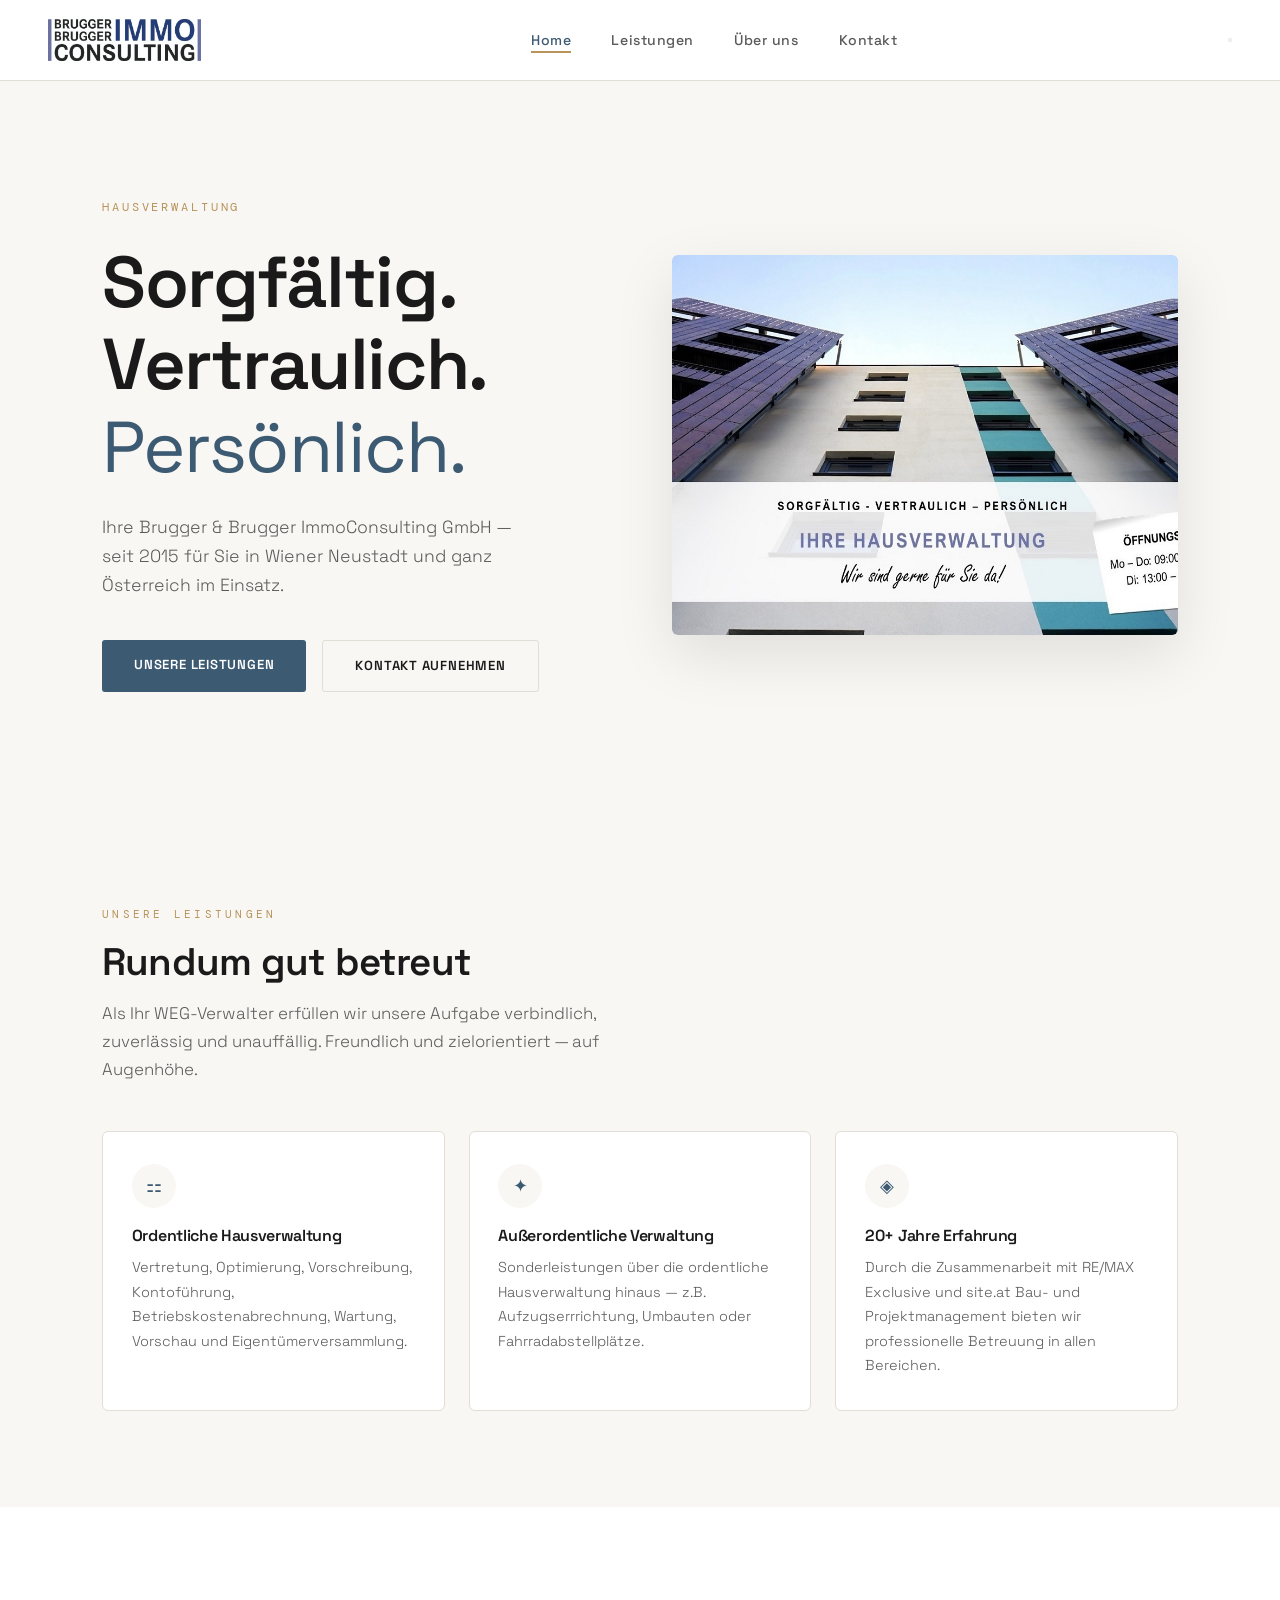
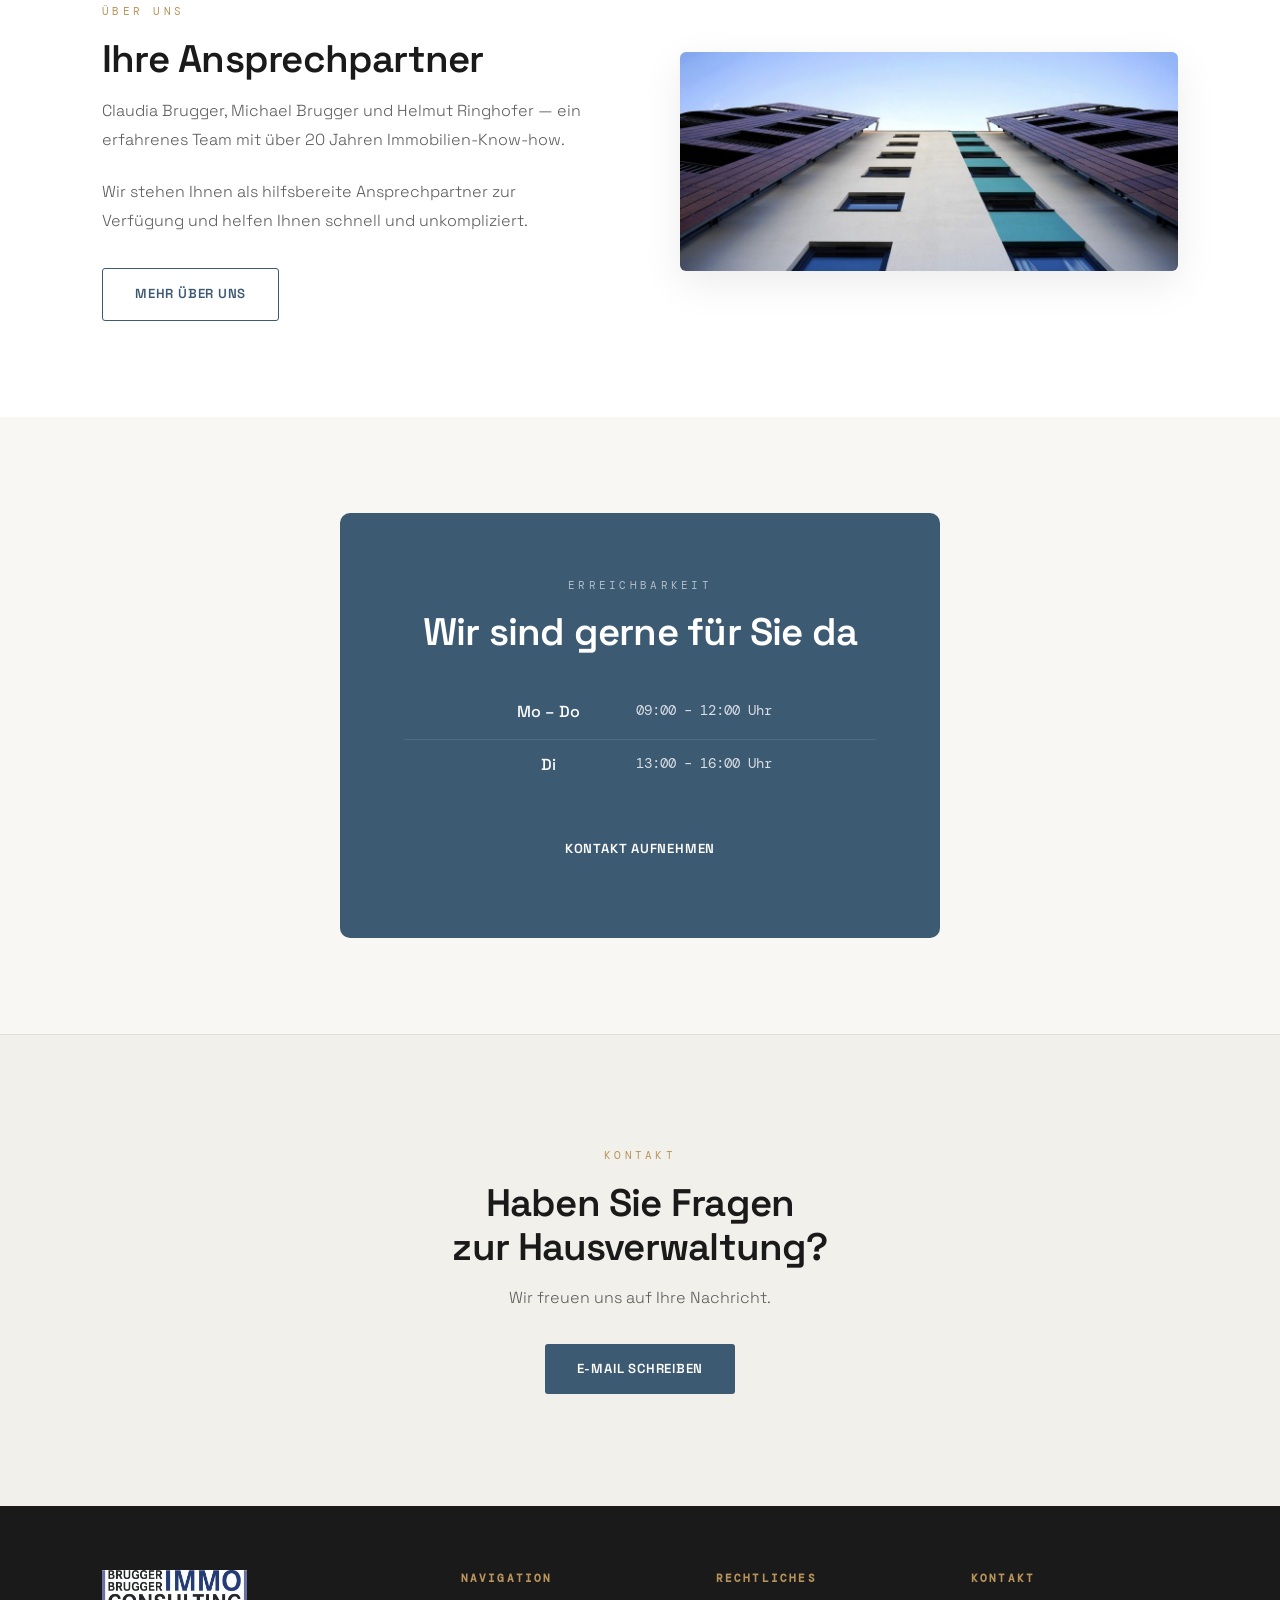
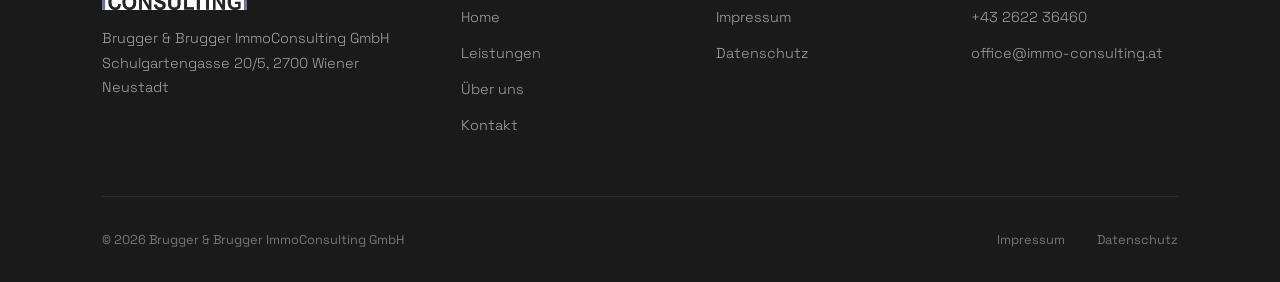
==== index.html @ 8d051830 "init: immo-consulting website - clean, organized, friendly design" ====
<!DOCTYPE html>
<html lang="de">
<head>
  <meta charset="UTF-8">
  <meta name="viewport" content="width=device-width, initial-scale=1.0">
  <title>Immo-Consulting — Hausverwaltung</title>
  <meta name="description" content="Brugger & Brugger ImmoConsulting GmbH — Ihre Hausverwaltung in Wiener Neustadt. Sorgfältig, vertraulich, persönlich.">
  <link rel="preconnect" href="https://fonts.googleapis.com">
  <link href="https://fonts.googleapis.com/css2?family=Space+Grotesk:wght@300;400;500;600;700&family=DM+Mono:wght@400;500&display=swap" rel="stylesheet">
  <link rel="stylesheet" href="css/style.css">
</head>
<body>

<nav class="nav">
  <a href="index.html" class="nav__logo">
    <img src="img/logo.jpg" alt="Immo-Consulting Logo">
  </a>
  <ul class="nav__links">
    <li><a href="index.html" class="active">Home</a></li>
    <li><a href="leistungen.html">Leistungen</a></li>
    <li><a href="ueber-uns.html">Über uns</a></li>
    <li><a href="kontakt.html">Kontakt</a></li>
  </ul>
  <button class="nav__burger" aria-label="Menu">
    <span></span><span></span><span></span>
  </button>
</nav>
<div class="nav__backdrop" id="navBackdrop"></div>

<!-- HERO -->
<section class="hero">
  <div class="hero__inner">
    <div class="hero__content">
      <div class="hero__tag">Hausverwaltung</div>
      <h1>Sorgfältig.<br>Vertraulich.<br><span class="accent">Persönlich.</span></h1>
      <p class="hero__sub">Ihre Brugger & Brugger ImmoConsulting GmbH — seit 2015 für Sie in Wiener Neustadt und ganz Österreich im Einsatz.</p>
      <div class="hero__btns">
        <a href="leistungen.html" class="btn btn--primary">Unsere Leistungen</a>
        <a href="kontakt.html" class="btn btn--outline">Kontakt aufnehmen</a>
      </div>
    </div>
    <div class="hero__image">
      <img src="img/hero.jpg" alt="Immo-Consulting">
    </div>
  </div>
</section>

<!-- SERVICES TEASER -->
<section class="section section--light">
  <div class="container">
    <div class="section__tag">Unsere Leistungen</div>
    <h2 class="section__title">Rundum gut betreut</h2>
    <p class="section__desc">Als Ihr WEG-Verwalter erfüllen wir unsere Aufgabe verbindlich, zuverlässig und unauffällig. Freundlich und zielorientiert — auf Augenhöhe.</p>

    <div class="services-grid">
      <div class="service-card">
        <div class="service-card__icon">⚏</div>
        <h3>Ordentliche Hausverwaltung</h3>
        <p>Vertretung, Optimierung, Vorschreibung, Kontoführung, Betriebskostenabrechnung, Wartung, Vorschau und Eigentümerversammlung.</p>
      </div>
      <div class="service-card">
        <div class="service-card__icon">✦</div>
        <h3>Außerordentliche Verwaltung</h3>
        <p>Sonderleistungen über die ordentliche Hausverwaltung hinaus — z.B. Aufzugserrrichtung, Umbauten oder Fahrradabstellplätze.</p>
      </div>
      <div class="service-card">
        <div class="service-card__icon">◈</div>
        <h3>20+ Jahre Erfahrung</h3>
        <p>Durch die Zusammenarbeit mit RE/MAX Exclusive und site.at Bau- und Projektmanagement bieten wir professionelle Betreuung in allen Bereichen.</p>
      </div>
    </div>
  </div>
</section>

<!-- TEAM TEASER -->
<section class="section">
  <div class="container">
    <div class="split-section">
      <div class="split-section__text">
        <div class="section__tag">Über uns</div>
        <h2 class="section__title">Ihre Ansprechpartner</h2>
        <p style="color: var(--text-light); margin-bottom: 1.5rem; font-weight: 300; line-height: 1.8;">
          Claudia Brugger, Michael Brugger und Helmut Ringhofer — ein erfahrenes Team mit über 20 Jahren Immobilien-Know-how.
        </p>
        <p style="color: var(--text-light); margin-bottom: 2rem; font-weight: 300; line-height: 1.8;">
          Wir stehen Ihnen als hilfsbereite Ansprechpartner zur Verfügung und helfen Ihnen schnell und unkompliziert.
        </p>
        <a href="ueber-uns.html" class="btn btn--outline btn--dark">Mehr über uns</a>
      </div>
      <div class="split-section__image">
        <img src="img/building.jpg" alt="Brugger & Brugger ImmoConsulting">
      </div>
    </div>
  </div>
</section>

<!-- OPENING HOURS -->
<section class="section section--light">
  <div class="container">
    <div class="hours-card">
      <div class="hours-card__inner">
        <div class="section__tag">Erreichbarkeit</div>
        <h2 class="section__title">Wir sind gerne für Sie da</h2>
        <div class="hours-list">
          <div class="hours-row">
            <span class="hours-day">Mo – Do</span>
            <span class="hours-time">09:00 – 12:00 Uhr</span>
          </div>
          <div class="hours-row">
            <span class="hours-day">Di</span>
            <span class="hours-time">13:00 – 16:00 Uhr</span>
          </div>
        </div>
        <div style="margin-top: 2rem;">
          <a href="kontakt.html" class="btn btn--primary">Kontakt aufnehmen</a>
        </div>
      </div>
    </div>
  </div>
</section>

<!-- CTA -->
<section class="cta-section">
  <div class="container">
    <div class="section__tag">Kontakt</div>
    <h2>Haben Sie Fragen<br>zur Hausverwaltung?</h2>
    <p>Wir freuen uns auf Ihre Nachricht.</p>
    <a href="mailto:office@immo-consulting.at" class="btn btn--primary">E-Mail schreiben</a>
  </div>
</section>

<!-- FOOTER -->
<footer class="footer">
  <div class="container">
    <div class="footer__grid">
      <div class="footer__brand">
        <img src="img/logo.jpg" alt="Immo-Consulting" style="height:40px; margin-bottom:1rem;">
        <p>Brugger & Brugger ImmoConsulting GmbH<br>Schulgartengasse 20/5, 2700 Wiener Neustadt</p>
      </div>
      <div class="footer__col">
        <h4>Navigation</h4>
        <ul>
          <li><a href="index.html">Home</a></li>
          <li><a href="leistungen.html">Leistungen</a></li>
          <li><a href="ueber-uns.html">Über uns</a></li>
          <li><a href="kontakt.html">Kontakt</a></li>
        </ul>
      </div>
      <div class="footer__col">
        <h4>Rechtliches</h4>
        <ul>
          <li><a href="impressum.html">Impressum</a></li>
          <li><a href="datenschutz.html">Datenschutz</a></li>
        </ul>
      </div>
      <div class="footer__col">
        <h4>Kontakt</h4>
        <ul>
          <li><a href="tel:+43262236460">+43 2622 36460</a></li>
          <li><a href="mailto:office@immo-consulting.at">office@immo-consulting.at</a></li>
        </ul>
      </div>
    </div>
    <div class="footer__bottom">
      <span>© 2026 Brugger & Brugger ImmoConsulting GmbH</span>
      <div class="footer__legal">
        <a href="impressum.html">Impressum</a>
        <a href="datenschutz.html">Datenschutz</a>
      </div>
    </div>
  </div>
</footer>

<script>
  (function() {
    var burger = document.querySelector('.nav__burger');
    var closeBtn = document.querySelector('.nav__close');
    var backdrop = document.getElementById('navBackdrop');
    if (!burger) return;

    function closeMenu() {
      document.body.classList.remove('nav-open');
      burger.classList.remove('toggle');
    }
    function openMenu() {
      document.body.classList.add('nav-open');
      burger.classList.add('toggle');
    }

    burger.addEventListener('click', function() {
      if (document.body.classList.contains('nav-open')) {
        closeMenu();
      } else {
        openMenu();
      }
    });

    if (closeBtn) closeBtn.addEventListener('click', closeMenu);
    if (backdrop) backdrop.addEventListener('click', closeMenu);
    document.querySelectorAll('.nav__links a').forEach(function(link) {
      link.addEventListener('click', closeMenu);
    });
  })();
</script>

</body>
</html>
---- css/style.css ----
/* ============================================================
   Immo-Consulting — Clean, Friendly, Organised
   ============================================================ */

:root {
  --white: #ffffff;
  --offwhite: #f8f7f4;
  --cream: #f2f0eb;
  --slate: #3d5a73;
  --slate-dark: #2c4254;
  --slate-light: #5a7a96;
  --accent: #b8935a;
  --accent-dark: #9a7845;
  --text: #1a1a1a;
  --text-light: #5a5a5a;
  --border: #e2ddd5;
  --font: 'Space Grotesk', sans-serif;
  --font-mono: 'DM Mono', monospace;
}

* { margin: 0; padding: 0; box-sizing: border-box; }
html { scroll-behavior: smooth; }

body {
  font-family: var(--font);
  background: var(--white);
  color: var(--text);
  line-height: 1.65;
  overflow-x: hidden;
}

h1, h2, h3 { font-weight: 600; line-height: 1.15; letter-spacing: -0.02em; }
h1 { font-size: clamp(2.8rem, 6vw, 4.5rem); }
h2 { font-size: clamp(1.8rem, 3vw, 2.8rem); }
h3 { font-size: 1.15rem; }
p { color: var(--text-light); font-weight: 300; }
a { color: inherit; text-decoration: none; }
img { display: block; max-width: 100%; }

/* ---- LAYOUT ---- */
.container { max-width: 1140px; margin: 0 auto; padding: 0 2rem; }
.section { padding: 6rem 0; }
.section--light { background: var(--offwhite); }

/* ---- NAVIGATION ---- */
.nav {
  position: fixed;
  top: 0; left: 0; right: 0;
  z-index: 1000;
  padding: 1.2rem 3rem;
  display: flex;
  justify-content: space-between;
  align-items: center;
  background: rgba(255,255,255,0.95);
  backdrop-filter: blur(12px);
  border-bottom: 1px solid var(--border);
}

.nav__logo img { height: 42px; width: auto; }

.nav__links {
  display: flex;
  list-style: none;
  gap: 2.5rem;
  align-items: center;
}

.nav__links a {
  font-size: 0.88rem;
  font-weight: 500;
  letter-spacing: 0.04em;
  color: var(--text-light);
  transition: color 0.25s ease;
  position: relative;
}

.nav__links a:hover,
.nav__links a.active { color: var(--slate); }

.nav__links a::after {
  content: '';
  position: absolute;
  bottom: -4px; left: 0;
  width: 0; height: 1.5px;
  background: var(--accent);
  transition: width 0.25s ease;
}

.nav__links a:hover::after,
.nav__links a.active::after { width: 100%; }

/* ---- BUTTONS ---- */
.btn {
  display: inline-block;
  padding: 0.9rem 2rem;
  font-family: var(--font);
  font-size: 0.82rem;
  font-weight: 600;
  letter-spacing: 0.06em;
  text-transform: uppercase;
  cursor: pointer;
  border: none;
  border-radius: 3px;
  transition: all 0.25s ease;
  text-align: center;
}

.btn--primary { background: var(--slate); color: var(--white); }
.btn--primary:hover { background: var(--slate-dark); transform: translateY(-1px); }

.btn--outline { background: transparent; color: var(--text); border: 1.5px solid var(--border); }
.btn--outline:hover { border-color: var(--slate); color: var(--slate); }

.btn--outline.btn--dark { border-color: var(--slate); color: var(--slate); }
.btn--outline.btn--dark:hover { background: var(--slate); color: var(--white); }

/* ---- HERO ---- */
.hero {
  padding-top: 5rem;
  background: var(--offwhite);
  min-height: 90vh;
  display: flex;
  align-items: center;
}

.hero__inner {
  display: grid;
  grid-template-columns: 1fr 1fr;
  gap: 4rem;
  align-items: center;
  max-width: 1140px;
  margin: 0 auto;
  padding: 4rem 2rem;
}

.hero__tag {
  font-family: var(--font-mono);
  font-size: 0.72rem;
  letter-spacing: 0.25em;
  text-transform: uppercase;
  color: var(--accent);
  margin-bottom: 1.5rem;
}

.hero h1 { margin-bottom: 1.5rem; }
.hero h1 .accent { color: var(--slate); font-weight: 400; }

.hero__sub {
  font-size: 1.1rem;
  color: var(--text-light);
  max-width: 440px;
  margin-bottom: 2.5rem;
  font-weight: 300;
}

.hero__btns { display: flex; gap: 1rem; flex-wrap: wrap; }

.hero__image img {
  width: 100%;
  border-radius: 6px;
  box-shadow: 0 20px 60px rgba(0,0,0,0.1);
  object-fit: cover;
  aspect-ratio: 4/3;
}

/* ---- SECTION HEADERS ---- */
.section__tag {
  font-family: var(--font-mono);
  font-size: 0.68rem;
  letter-spacing: 0.3em;
  text-transform: uppercase;
  color: var(--accent);
  margin-bottom: 1rem;
}

.section__title { margin-bottom: 1rem; }
.section__desc { font-size: 1.05rem; max-width: 520px; font-weight: 300; margin-bottom: 3rem; }

/* ---- SERVICES GRID ---- */
.services-grid {
  display: grid;
  grid-template-columns: repeat(3, 1fr);
  gap: 1.5rem;
}

.service-card {
  background: var(--white);
  border: 1px solid var(--border);
  border-radius: 6px;
  padding: 2rem 1.8rem;
  transition: box-shadow 0.3s ease, transform 0.3s ease;
}

.service-card:hover {
  box-shadow: 0 8px 30px rgba(0,0,0,0.07);
  transform: translateY(-3px);
}

.service-card__icon {
  width: 44px; height: 44px;
  background: var(--offwhite);
  border-radius: 50%;
  display: flex;
  align-items: center;
  justify-content: center;
  margin-bottom: 1.2rem;
  font-size: 1.1rem;
  color: var(--slate);
}

.service-card h3 { margin-bottom: 0.6rem; color: var(--text); font-size: 1rem; }
.service-card p { font-size: 0.9rem; line-height: 1.7; }

/* ---- SPLIT SECTION ---- */
.split-section {
  display: grid;
  grid-template-columns: 1fr 1fr;
  gap: 5rem;
  align-items: center;
}

.split-section__image img {
  width: 100%;
  border-radius: 6px;
  box-shadow: 0 12px 40px rgba(0,0,0,0.08);
}

/* ---- HOURS CARD ---- */
.hours-card {
  background: var(--slate);
  border-radius: 10px;
  padding: 4rem;
  text-align: center;
  max-width: 600px;
  margin: 0 auto;
}

.hours-card .section__tag { color: rgba(255,255,255,0.6); }
.hours-card .section__title { color: var(--white); }

.hours-list { margin-top: 2rem; }

.hours-row {
  display: flex;
  justify-content: center;
  gap: 3rem;
  padding: 0.8rem 0;
  border-bottom: 1px solid rgba(255,255,255,0.1);
}

.hours-row:last-child { border-bottom: none; }

.hours-day {
  font-weight: 500;
  color: var(--white);
  min-width: 80px;
}

.hours-time {
  font-family: var(--font-mono);
  font-size: 0.9rem;
  color: rgba(255,255,255,0.8);
}

/* ---- CTA ---- */
.cta-section {
  background: var(--cream);
  text-align: center;
  padding: 7rem 2rem;
  border-top: 1px solid var(--border);
}

.cta-section h2 { margin-bottom: 1rem; }
.cta-section p { margin-bottom: 2rem; }

/* ---- FOOTER ---- */
.footer {
  background: var(--text);
  color: var(--white);
  padding: 4rem 0 2rem;
}

.footer__grid {
  display: grid;
  grid-template-columns: 1.5fr 1fr 1fr 1fr;
  gap: 3rem;
  margin-bottom: 3rem;
}

.footer__brand img { height: 36px; margin-bottom: 0.8rem; }
.footer__brand p { font-size: 0.9rem; color: rgba(255,255,255,0.6); font-weight: 300; line-height: 1.7; }

.footer__col h4 {
  font-family: var(--font-mono);
  font-size: 0.68rem;
  letter-spacing: 0.2em;
  text-transform: uppercase;
  color: var(--accent);
  margin-bottom: 1rem;
}

.footer__col ul { list-style: none; }
.footer__col li { margin-bottom: 0.6rem; }
.footer__col a { color: rgba(255,255,255,0.6); font-size: 0.9rem; font-weight: 300; transition: color 0.25s ease; }
.footer__col a:hover { color: var(--white); }

.footer__bottom {
  display: flex;
  justify-content: space-between;
  align-items: center;
  padding-top: 2rem;
  border-top: 1px solid rgba(255,255,255,0.08);
  font-size: 0.8rem;
  color: rgba(255,255,255,0.4);
}

.footer__legal { display: flex; gap: 2rem; }
.footer__legal a { color: rgba(255,255,255,0.4); font-size: 0.8rem; transition: color 0.25s ease; }
.footer__legal a:hover { color: var(--white); }

/* ---- PAGE HEADER ---- */
.page-header {
  padding: 9rem 0 4rem;
  background: var(--offwhite);
  border-bottom: 1px solid var(--border);
}

.page-header .section__tag { margin-bottom: 0.8rem; }
.page-header h1 { margin-bottom: 0.8rem; }
.page-header p { font-size: 1.05rem; max-width: 500px; }

/* ---- CONTACT PAGE ---- */
.contact-grid {
  display: grid;
  grid-template-columns: 1fr 1fr;
  gap: 4rem;
  align-items: start;
}

.contact-info__item { margin-bottom: 2rem; }
.contact-info__item h4 {
  font-family: var(--font-mono);
  font-size: 0.68rem;
  letter-spacing: 0.2em;
  text-transform: uppercase;
  color: var(--accent);
  margin-bottom: 0.4rem;
}
.contact-info__item p { font-size: 1.05rem; color: var(--text); font-weight: 400; }
.contact-info__item a { color: var(--slate); }

.form-group { display: flex; flex-direction: column; gap: 0.4rem; margin-bottom: 1rem; }
.form-group label {
  font-size: 0.82rem;
  font-weight: 500;
  color: var(--text);
}
.form-group input,
.form-group textarea {
  background: var(--offwhite);
  border: 1.5px solid var(--border);
  color: var(--text);
  font-family: var(--font);
  font-size: 0.95rem;
  padding: 0.8rem 1rem;
  border-radius: 4px;
  outline: none;
  resize: vertical;
  transition: border-color 0.25s ease;
}
.form-group input:focus,
.form-group textarea:focus { border-color: var(--slate); }
.form-group textarea { min-height: 130px; }

/* ---- MOBILE NAV ---- */
@media (max-width: 1024px) {
  .nav { padding: 1rem 1.5rem; }
  .nav__links {
    display: none;
    flex-direction: column;
    position: fixed;
    top: 0; left: 0; right: 0; bottom: 0;
    width: 100%; height: 100vh; height: 100dvh;
    background: #fff;
    padding: 5rem 2rem 2rem;
    gap: 0;
    z-index: 999;
    justify-content: flex-start;
    overflow-y: auto;
    opacity: 0;
    pointer-events: none;
    transition: opacity 0.3s ease;
  }

  body.nav-open .nav__links {
    opacity: 1;
    pointer-events: auto;
  }

  .nav__links a {
    font-size: 1.1rem;
    padding: 1rem 0;
    border-bottom: 1px solid var(--border);
    width: 100%;
    text-align: left;
    color: var(--text);
  }

  .nav__close {
    display: flex;
    position: fixed;
    top: 1.2rem; right: 1.5rem;
    width: 36px; height: 36px;
    z-index: 1001;
    background: none; border: none;
    cursor: pointer;
    align-items: center;
    justify-content: center;
    opacity: 0; pointer-events: none;
    transition: opacity 0.3s ease;
  }

  body.nav-open .nav__close { opacity: 1; pointer-events: auto; }

  .nav__close::before,
  .nav__close::after {
    content: '';
    position: absolute;
    width: 22px; height: 2px;
    background: var(--text);
  }
  .nav__close::before { transform: rotate(45deg); }
  .nav__close::after { transform: rotate(-45deg); }

  .nav__burger { display: flex; flex-direction: column; gap: 5px; z-index: 1002; background: none; border: none; cursor: pointer; padding: 4px; }
  .nav__burger span { width: 22px; height: 2px; background: var(--text); transition: all 0.3s ease; border-radius: 1px; }
  .nav__burger.toggle span:nth-child(1) { transform: rotate(45deg) translate(5px, 5px); }
  .nav__burger.toggle span:nth-child(2) { opacity: 0; }
  .nav__burger.toggle span:nth-child(3) { transform: rotate(-45deg) translate(5px, -5px); }
  body.nav-open .nav__burger { display: none; }

  .nav__backdrop {
    display: block;
    position: fixed; inset: 0;
    background: rgba(0,0,0,0);
    z-index: 998;
    pointer-events: none;
    transition: background 0.3s ease;
  }
  body.nav-open .nav__backdrop {
    background: rgba(0,0,0,0.4);
    pointer-events: auto;
  }

  .hero__inner { grid-template-columns: 1fr; gap: 2rem; padding: 6rem 2rem 3rem; }
  .hero__image { order: -1; }
  .split-section { grid-template-columns: 1fr; gap: 2rem; }
  .services-grid { grid-template-columns: 1fr; }
  .footer__grid { grid-template-columns: 1fr 1fr; gap: 2rem; }
  .footer__bottom { flex-direction: column; gap: 1rem; text-align: center; }
  body.nav-open { overflow: hidden; }
}

@media (max-width: 640px) {
  .footer__grid { grid-template-columns: 1fr; }
  .hours-card { padding: 2.5rem 1.5rem; }
  .hero__btns { flex-direction: column; }
}
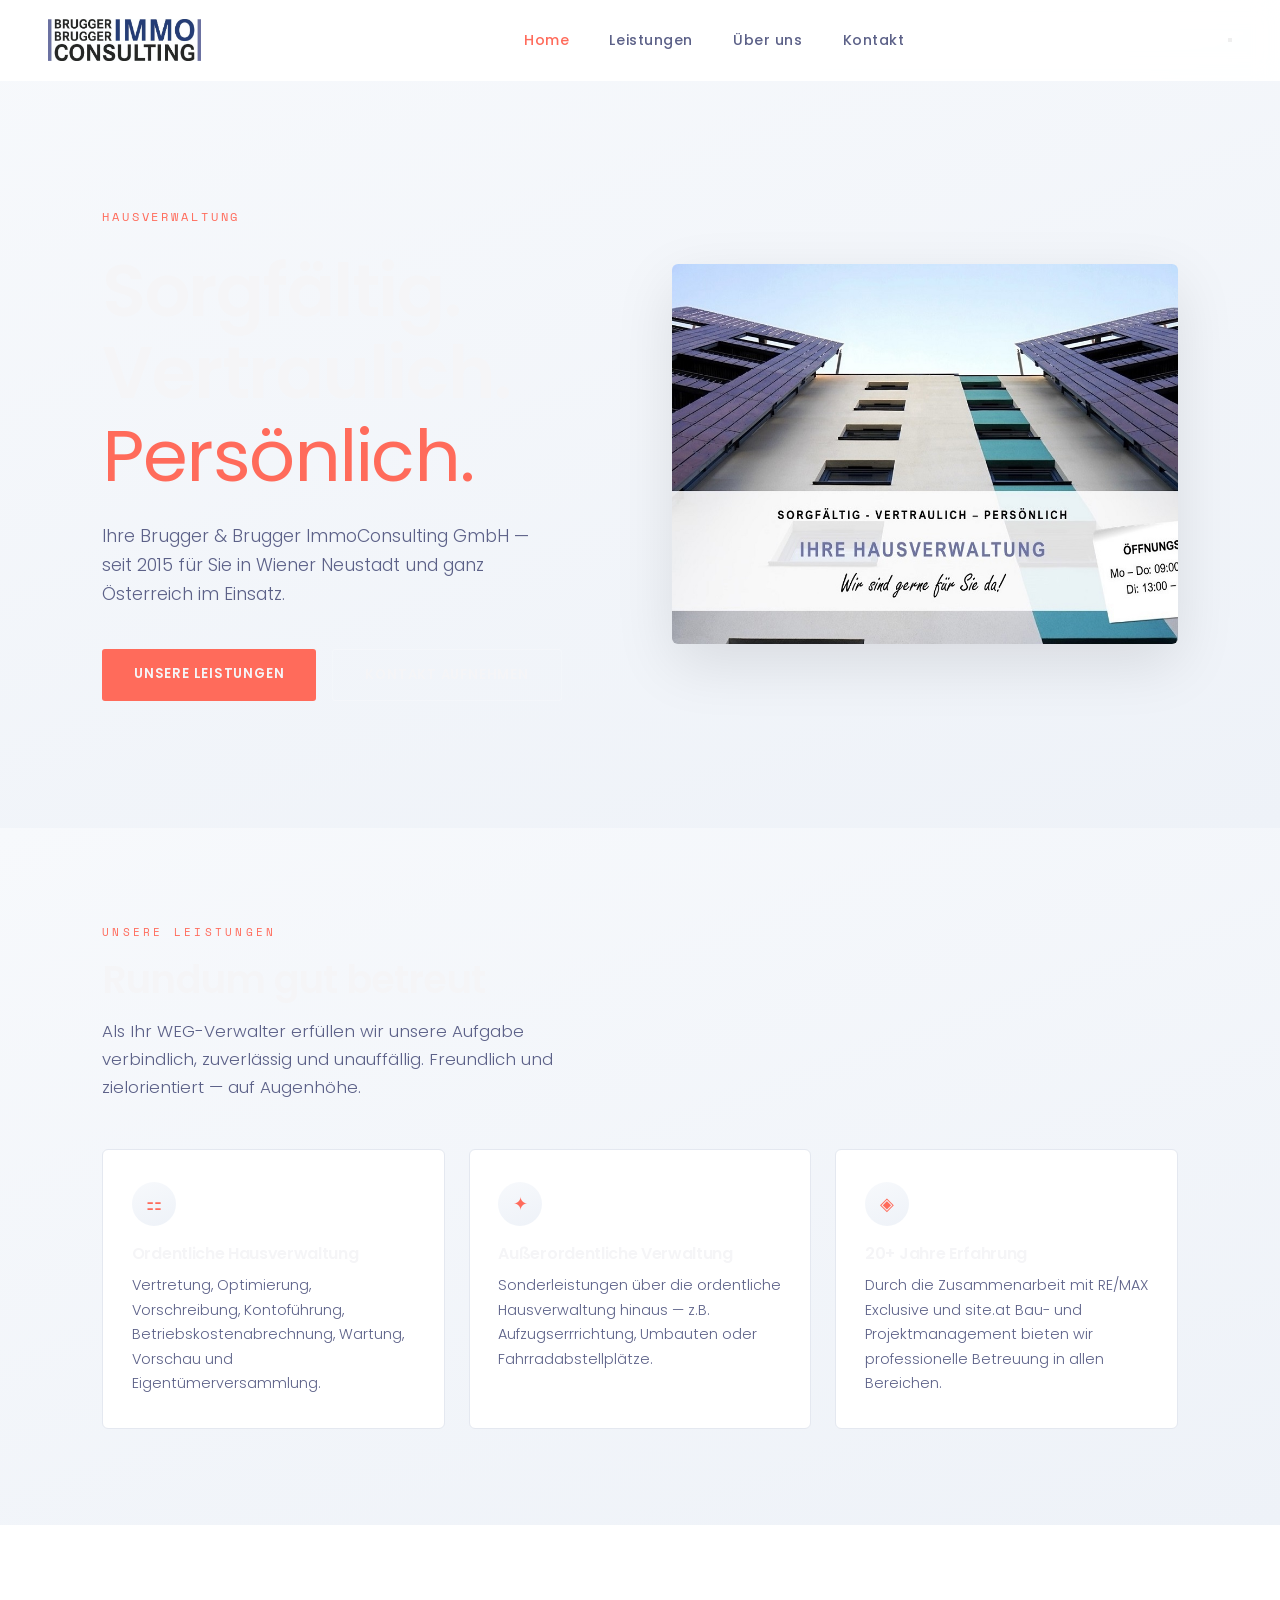
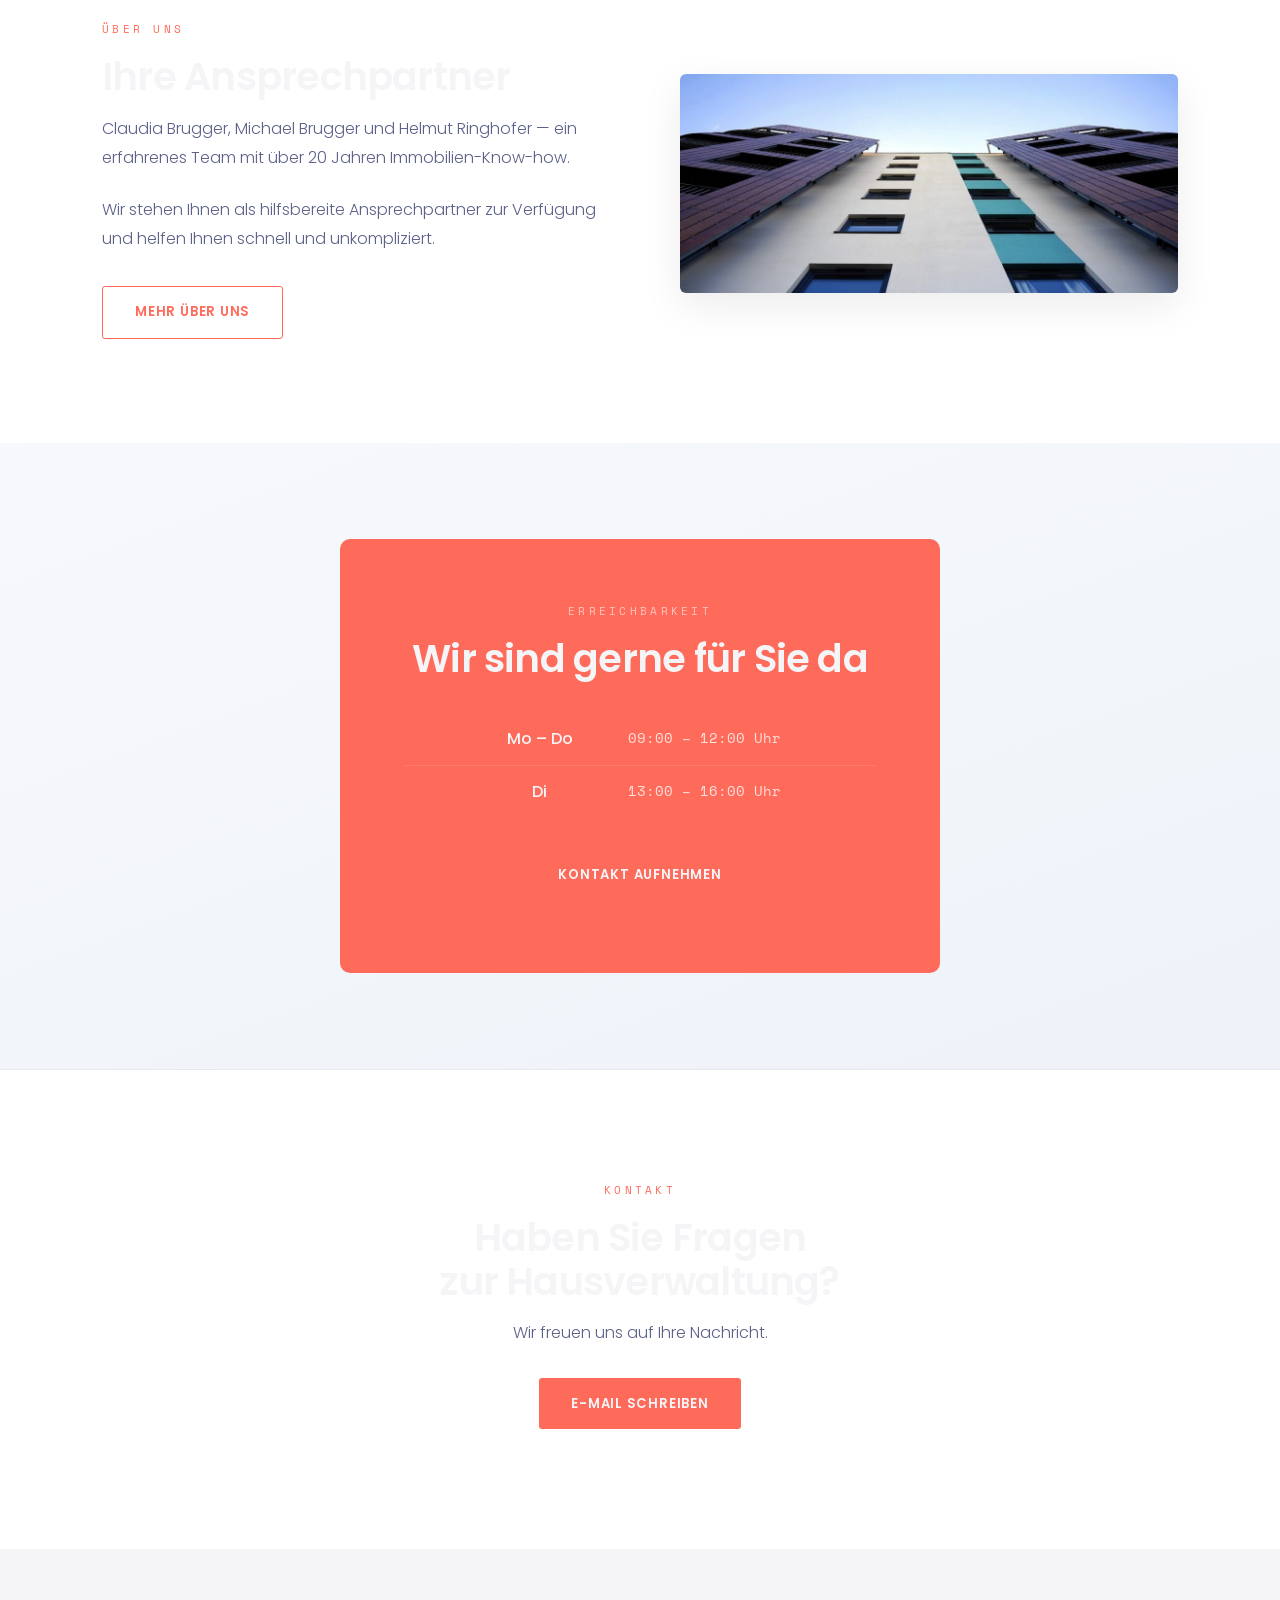
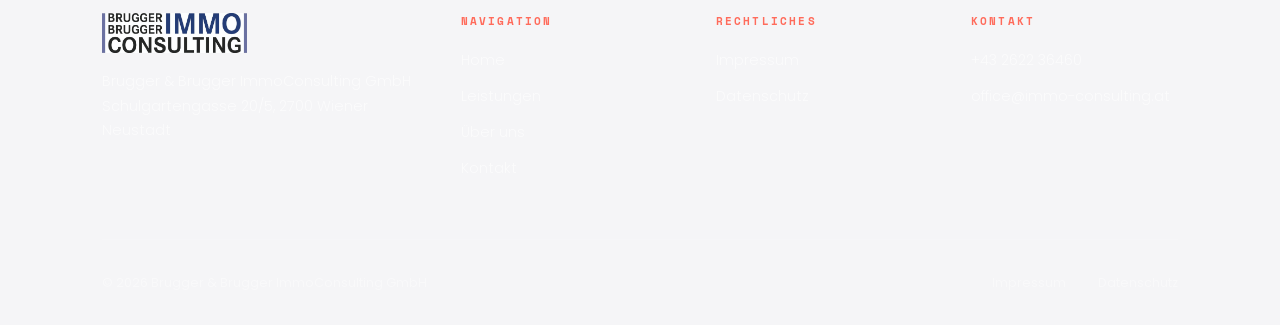
==== commit 2197c1be: "feat: new fresh color palette - coral/teal, Poppins font, fullscreen dark burger menu" ====
--- a/index.html
+++ b/index.html
@@ -6,7 +6,7 @@
   <title>Immo-Consulting — Hausverwaltung</title>
   <meta name="description" content="Brugger & Brugger ImmoConsulting GmbH — Ihre Hausverwaltung in Wiener Neustadt. Sorgfältig, vertraulich, persönlich.">
   <link rel="preconnect" href="https://fonts.googleapis.com">
-  <link href="https://fonts.googleapis.com/css2?family=Space+Grotesk:wght@300;400;500;600;700&family=DM+Mono:wght@400;500&display=swap" rel="stylesheet">
+  <link href="https://fonts.googleapis.com/css2?family=Poppins:wght@300;400;500;600;700&family=Space+Mono:wght@400;500&display=swap" rel="stylesheet">
   <link rel="stylesheet" href="css/style.css">
 </head>
 <body>
--- a/css/style.css
+++ b/css/style.css
@@ -4,18 +4,19 @@
 
 :root {
   --white: #ffffff;
-  --offwhite: #f8f7f4;
-  --cream: #f2f0eb;
-  --slate: #3d5a73;
-  --slate-dark: #2c4254;
-  --slate-light: #5a7a96;
-  --accent: #b8935a;
-  --accent-dark: #9a7845;
-  --text: #1a1a1a;
-  --text-light: #5a5a5a;
-  --border: #e2ddd5;
-  --font: 'Space Grotesk', sans-serif;
-  --font-mono: 'DM Mono', monospace;
+  --offwhite: #f7f9fc;
+  --light: #eef2f8;
+  --coral: #ff6b5b;
+  --coral-dark: #e84f42;
+  --coral-dark: #ff6b5b;
+  --teal: #1db8a4;
+  --teal-dark: #159885;
+  --blue: #4a7ffc;
+  --text: #1a1a2e;
+  --text-light: #5c6188;
+  --border: #e4e8f0;
+  --font: 'Poppins', sans-serif;
+  --font-mono: 'Space Mono', monospace;
 }
 
 * { margin: 0; padding: 0; box-sizing: border-box; }
@@ -24,7 +25,7 @@
 body {
   font-family: var(--font);
   background: var(--white);
-  color: var(--text);
+  color: #f5f5f7;
   line-height: 1.65;
   overflow-x: hidden;
 }
@@ -40,7 +41,7 @@
 /* ---- LAYOUT ---- */
 .container { max-width: 1140px; margin: 0 auto; padding: 0 2rem; }
 .section { padding: 6rem 0; }
-.section--light { background: var(--offwhite); }
+.section--light { background: linear-gradient(160deg, #f7f9fc 0%, #eef2f8 100%); }
 
 /* ---- NAVIGATION ---- */
 .nav {
@@ -51,9 +52,9 @@
   display: flex;
   justify-content: space-between;
   align-items: center;
-  background: rgba(255,255,255,0.95);
+  background: rgba(255,255,255,0.92);
   backdrop-filter: blur(12px);
-  border-bottom: 1px solid var(--border);
+  border-bottom: 1px solid rgba(255,255,255,0.08);
 }
 
 .nav__logo img { height: 42px; width: auto; }
@@ -75,7 +76,7 @@
 }
 
 .nav__links a:hover,
-.nav__links a.active { color: var(--slate); }
+.nav__links a.active { color: var(--coral); }
 
 .nav__links a::after {
   content: '';
@@ -105,20 +106,20 @@
   text-align: center;
 }
 
-.btn--primary { background: var(--slate); color: var(--white); }
-.btn--primary:hover { background: var(--slate-dark); transform: translateY(-1px); }
-
-.btn--outline { background: transparent; color: var(--text); border: 1.5px solid var(--border); }
-.btn--outline:hover { border-color: var(--slate); color: var(--slate); }
-
-.btn--outline.btn--dark { border-color: var(--slate); color: var(--slate); }
-.btn--outline.btn--dark:hover { background: var(--slate); color: var(--white); }
+.btn--primary { background: var(--coral); color: #f5f5f7; }
+.btn--primary:hover { background: var(--coral-dark); transform: translateY(-1px); }
+
+.btn--outline { background: transparent; color: #f5f5f7; border: 1.5px solid rgba(255,255,255,0.2); }
+.btn--outline:hover { border-color: var(--coral); color: var(--coral); }
+
+.btn--outline.btn--dark { border-color: var(--coral); color: var(--coral); }
+.btn--outline.btn--dark:hover { background: var(--coral); color: #f5f5f7; }
 
 /* ---- HERO ---- */
 .hero {
   padding-top: 5rem;
-  background: var(--offwhite);
-  min-height: 90vh;
+  background: linear-gradient(160deg, #f7f9fc 0%, #eef2f8 100%);
+  min-height: 92vh;
   display: flex;
   align-items: center;
 }
@@ -138,12 +139,12 @@
   font-size: 0.72rem;
   letter-spacing: 0.25em;
   text-transform: uppercase;
-  color: var(--accent);
+  color: var(--coral);
   margin-bottom: 1.5rem;
 }
 
 .hero h1 { margin-bottom: 1.5rem; }
-.hero h1 .accent { color: var(--slate); font-weight: 400; }
+.hero h1 .accent { color: var(--coral); font-weight: 400; }
 
 .hero__sub {
   font-size: 1.1rem;
@@ -169,7 +170,7 @@
   font-size: 0.68rem;
   letter-spacing: 0.3em;
   text-transform: uppercase;
-  color: var(--accent);
+  color: var(--coral);
   margin-bottom: 1rem;
 }
 
@@ -198,17 +199,17 @@
 
 .service-card__icon {
   width: 44px; height: 44px;
-  background: var(--offwhite);
+  background: linear-gradient(160deg, #f7f9fc 0%, #eef2f8 100%);
   border-radius: 50%;
   display: flex;
   align-items: center;
   justify-content: center;
   margin-bottom: 1.2rem;
   font-size: 1.1rem;
-  color: var(--slate);
-}
-
-.service-card h3 { margin-bottom: 0.6rem; color: var(--text); font-size: 1rem; }
+  color: var(--coral);
+}
+
+.service-card h3 { margin-bottom: 0.6rem; color: #f5f5f7; font-size: 1rem; }
 .service-card p { font-size: 0.9rem; line-height: 1.7; }
 
 /* ---- SPLIT SECTION ---- */
@@ -227,7 +228,7 @@
 
 /* ---- HOURS CARD ---- */
 .hours-card {
-  background: var(--slate);
+  background: var(--coral);
   border-radius: 10px;
   padding: 4rem;
   text-align: center;
@@ -236,7 +237,7 @@
 }
 
 .hours-card .section__tag { color: rgba(255,255,255,0.6); }
-.hours-card .section__title { color: var(--white); }
+.hours-card .section__title { color: #f5f5f7; }
 
 .hours-list { margin-top: 2rem; }
 
@@ -252,7 +253,7 @@
 
 .hours-day {
   font-weight: 500;
-  color: var(--white);
+  color: #f5f5f7;
   min-width: 80px;
 }
 
@@ -275,8 +276,8 @@
 
 /* ---- FOOTER ---- */
 .footer {
-  background: var(--text);
-  color: var(--white);
+  background: #f5f5f7;
+  color: #f5f5f7;
   padding: 4rem 0 2rem;
 }
 
@@ -295,14 +296,14 @@
   font-size: 0.68rem;
   letter-spacing: 0.2em;
   text-transform: uppercase;
-  color: var(--accent);
+  color: var(--coral);
   margin-bottom: 1rem;
 }
 
 .footer__col ul { list-style: none; }
 .footer__col li { margin-bottom: 0.6rem; }
 .footer__col a { color: rgba(255,255,255,0.6); font-size: 0.9rem; font-weight: 300; transition: color 0.25s ease; }
-.footer__col a:hover { color: var(--white); }
+.footer__col a:hover { color: #f5f5f7; }
 
 .footer__bottom {
   display: flex;
@@ -316,13 +317,13 @@
 
 .footer__legal { display: flex; gap: 2rem; }
 .footer__legal a { color: rgba(255,255,255,0.4); font-size: 0.8rem; transition: color 0.25s ease; }
-.footer__legal a:hover { color: var(--white); }
+.footer__legal a:hover { color: #f5f5f7; }
 
 /* ---- PAGE HEADER ---- */
 .page-header {
   padding: 9rem 0 4rem;
-  background: var(--offwhite);
-  border-bottom: 1px solid var(--border);
+  background: linear-gradient(160deg, #f7f9fc 0%, #eef2f8 100%);
+  border-bottom: 1px solid rgba(255,255,255,0.08);
 }
 
 .page-header .section__tag { margin-bottom: 0.8rem; }
@@ -343,23 +344,23 @@
   font-size: 0.68rem;
   letter-spacing: 0.2em;
   text-transform: uppercase;
-  color: var(--accent);
+  color: var(--coral);
   margin-bottom: 0.4rem;
 }
-.contact-info__item p { font-size: 1.05rem; color: var(--text); font-weight: 400; }
-.contact-info__item a { color: var(--slate); }
+.contact-info__item p { font-size: 1.05rem; color: #f5f5f7; font-weight: 400; }
+.contact-info__item a { color: var(--coral); }
 
 .form-group { display: flex; flex-direction: column; gap: 0.4rem; margin-bottom: 1rem; }
 .form-group label {
   font-size: 0.82rem;
   font-weight: 500;
-  color: var(--text);
+  color: #f5f5f7;
 }
 .form-group input,
 .form-group textarea {
-  background: var(--offwhite);
-  border: 1.5px solid var(--border);
-  color: var(--text);
+  background: linear-gradient(160deg, #f7f9fc 0%, #eef2f8 100%);
+  border: 1.5px solid rgba(255,255,255,0.2);
+  color: #f5f5f7;
   font-family: var(--font);
   font-size: 0.95rem;
   padding: 0.8rem 1rem;
@@ -369,10 +370,199 @@
   transition: border-color 0.25s ease;
 }
 .form-group input:focus,
-.form-group textarea:focus { border-color: var(--slate); }
+.form-group textarea:focus { border-color: var(--coral); }
 .form-group textarea { min-height: 130px; }
 
 /* ---- MOBILE NAV ---- */
+
+
+/* ---- MODERN HOVER EFFECTS ---- */
+.service-card {
+  transition: box-shadow 0.4s cubic-bezier(0.25, 0.46, 0.45, 0.94),
+              transform 0.4s cubic-bezier(0.25, 0.46, 0.45, 0.94),
+              background 0.3s ease;
+  cursor: default;
+}
+
+.service-card:hover {
+  transform: translateY(-6px);
+  box-shadow: 0 20px 50px rgba(61, 90, 115, 0.12);
+}
+
+.service-card:hover .service-card__icon {
+  transform: scale(1.1) rotate(5deg);
+  background: var(--coral);
+  color: #f5f5f7;
+}
+
+.service-card__icon {
+  transition: transform 0.4s cubic-bezier(0.34, 1.56, 0.64, 1),
+              background 0.3s ease,
+              color 0.3s ease;
+}
+
+.service-card h3 {
+  transition: color 0.25s ease;
+}
+
+.service-card:hover h3 {
+  color: var(--coral);
+}
+
+/* Team cards */
+.team-card {
+  transition: transform 0.4s cubic-bezier(0.25, 0.46, 0.45, 0.94),
+              box-shadow 0.4s ease;
+  cursor: default;
+}
+
+.team-card:hover {
+  transform: translateY(-4px);
+  box-shadow: 0 12px 40px rgba(0,0,0,0.08);
+}
+
+.team-card__avatar {
+  transition: transform 0.4s cubic-bezier(0.34, 1.56, 0.64, 1);
+}
+
+.team-card:hover .team-card__avatar {
+  transform: scale(1.05);
+}
+
+/* Image hover */
+.hero__image img,
+.split-section__image img {
+  transition: transform 0.6s cubic-bezier(0.25, 0.46, 0.45, 0.94),
+              box-shadow 0.6s ease;
+}
+
+.hero__image img:hover,
+.split-section__image img:hover {
+  transform: scale(1.02);
+  box-shadow: 0 30px 80px rgba(0,0,0,0.15);
+}
+
+/* Button hover */
+.btn {
+  position: relative;
+  overflow: hidden;
+}
+
+.btn::after {
+  content: '';
+  position: absolute;
+  inset: 0;
+  background: rgba(255,255,255,0);
+  transition: background 0.3s ease;
+}
+
+.btn:hover::after {
+  background: rgba(255,255,255,0.08);
+}
+
+/* Nav links subtle animation */
+.nav__links a {
+  transition: color 0.25s ease;
+}
+
+/* Hours card hover */
+.hours-card {
+  transition: transform 0.4s cubic-bezier(0.25, 0.46, 0.45, 0.94),
+              box-shadow 0.4s ease;
+}
+
+.hours-card:hover {
+  transform: translateY(-4px);
+  box-shadow: 0 20px 60px rgba(44, 66, 84, 0.2);
+}
+
+/* Footer links */
+.footer__col a,
+.footer__legal a {
+  transition: color 0.25s ease, padding-left 0.25s ease;
+}
+
+.footer__col a:hover,
+.footer__legal a:hover {
+  padding-left: 4px;
+}
+
+/* Page entrance animation */
+@keyframes fadeInUp {
+  from { opacity: 0; transform: translateY(30px); }
+  to   { opacity: 1; transform: translateY(0); }
+}
+
+.hero__content > * {
+  animation: fadeInUp 0.8s ease-out backwards;
+}
+
+.hero__content > *:nth-child(1) { animation-delay: 0.1s; }
+.hero__content > *:nth-child(2) { animation-delay: 0.25s; }
+.hero__content > *:nth-child(3) { animation-delay: 0.4s; }
+.hero__content > *:nth-child(4) { animation-delay: 0.55s; }
+
+@keyframes fadeIn {
+  from { opacity: 0; }
+  to   { opacity: 1; }
+}
+
+.hero__image img {
+  animation: fadeIn 1.2s ease-out 0.3s backwards;
+}
+
+.section {
+  animation: fadeInUp 0.8s ease-out;
+}
+
+/* Divider line animation on scroll */
+.service-card {
+  position: relative;
+  overflow: hidden;
+}
+
+.service-card::before {
+  content: '';
+  position: absolute;
+  top: 0; left: 0;
+  width: 100%; height: 3px;
+  background: linear-gradient(90deg, var(--coral), var(--teal));
+  transform: scaleX(0);
+  transform-origin: left;
+  transition: transform 0.5s cubic-bezier(0.25, 0.46, 0.45, 0.94);
+}
+
+.service-card:hover::before {
+  transform: scaleX(1);
+}
+
+/* Input focus glow */
+.form-group input:focus,
+.form-group textarea:focus {
+  box-shadow: 0 0 0 3px rgba(61, 90, 115, 0.1);
+  border-color: var(--coral);
+}
+
+
+
+
+@keyframes fadeInUp {
+  from { opacity: 0; transform: translateY(30px); }
+  to   { opacity: 1; transform: translateY(0); }
+}
+.service-card {
+  animation: fadeInUp 0.6s ease-out backwards;
+}
+.service-card:nth-child(1) { animation-delay: 0.05s; }
+.service-card:nth-child(2) { animation-delay: 0.12s; }
+.service-card:nth-child(3) { animation-delay: 0.19s; }
+.service-card:nth-child(4) { animation-delay: 0.26s; }
+.service-card:nth-child(5) { animation-delay: 0.33s; }
+.service-card:nth-child(6) { animation-delay: 0.40s; }
+.service-card:nth-child(7) { animation-delay: 0.47s; }
+.service-card:nth-child(8) { animation-delay: 0.54s; }
+
+
 @media (max-width: 1024px) {
   .nav { padding: 1rem 1.5rem; }
   .nav__links {
@@ -381,7 +571,7 @@
     position: fixed;
     top: 0; left: 0; right: 0; bottom: 0;
     width: 100%; height: 100vh; height: 100dvh;
-    background: #fff;
+    background: #000;
     padding: 5rem 2rem 2rem;
     gap: 0;
     z-index: 999;
@@ -393,6 +583,7 @@
   }
 
   body.nav-open .nav__links {
+    display: flex !important;
     opacity: 1;
     pointer-events: auto;
   }
@@ -400,10 +591,10 @@
   .nav__links a {
     font-size: 1.1rem;
     padding: 1rem 0;
-    border-bottom: 1px solid var(--border);
+    border-bottom: 1px solid rgba(255,255,255,0.08);
     width: 100%;
     text-align: left;
-    color: var(--text);
+    color: #f5f5f7;
   }
 
   .nav__close {
@@ -427,13 +618,13 @@
     content: '';
     position: absolute;
     width: 22px; height: 2px;
-    background: var(--text);
+    background: #f5f5f7;
   }
   .nav__close::before { transform: rotate(45deg); }
   .nav__close::after { transform: rotate(-45deg); }
 
   .nav__burger { display: flex; flex-direction: column; gap: 5px; z-index: 1002; background: none; border: none; cursor: pointer; padding: 4px; }
-  .nav__burger span { width: 22px; height: 2px; background: var(--text); transition: all 0.3s ease; border-radius: 1px; }
+  .nav__burger span { width: 22px; height: 2px; background: #f5f5f7; transition: all 0.3s ease; border-radius: 1px; }
   .nav__burger.toggle span:nth-child(1) { transform: rotate(45deg) translate(5px, 5px); }
   .nav__burger.toggle span:nth-child(2) { opacity: 0; }
   .nav__burger.toggle span:nth-child(3) { transform: rotate(-45deg) translate(5px, -5px); }
@@ -448,7 +639,7 @@
     transition: background 0.3s ease;
   }
   body.nav-open .nav__backdrop {
-    background: rgba(0,0,0,0.4);
+    background: rgba(0,0,0,0.6);
     pointer-events: auto;
   }
 
